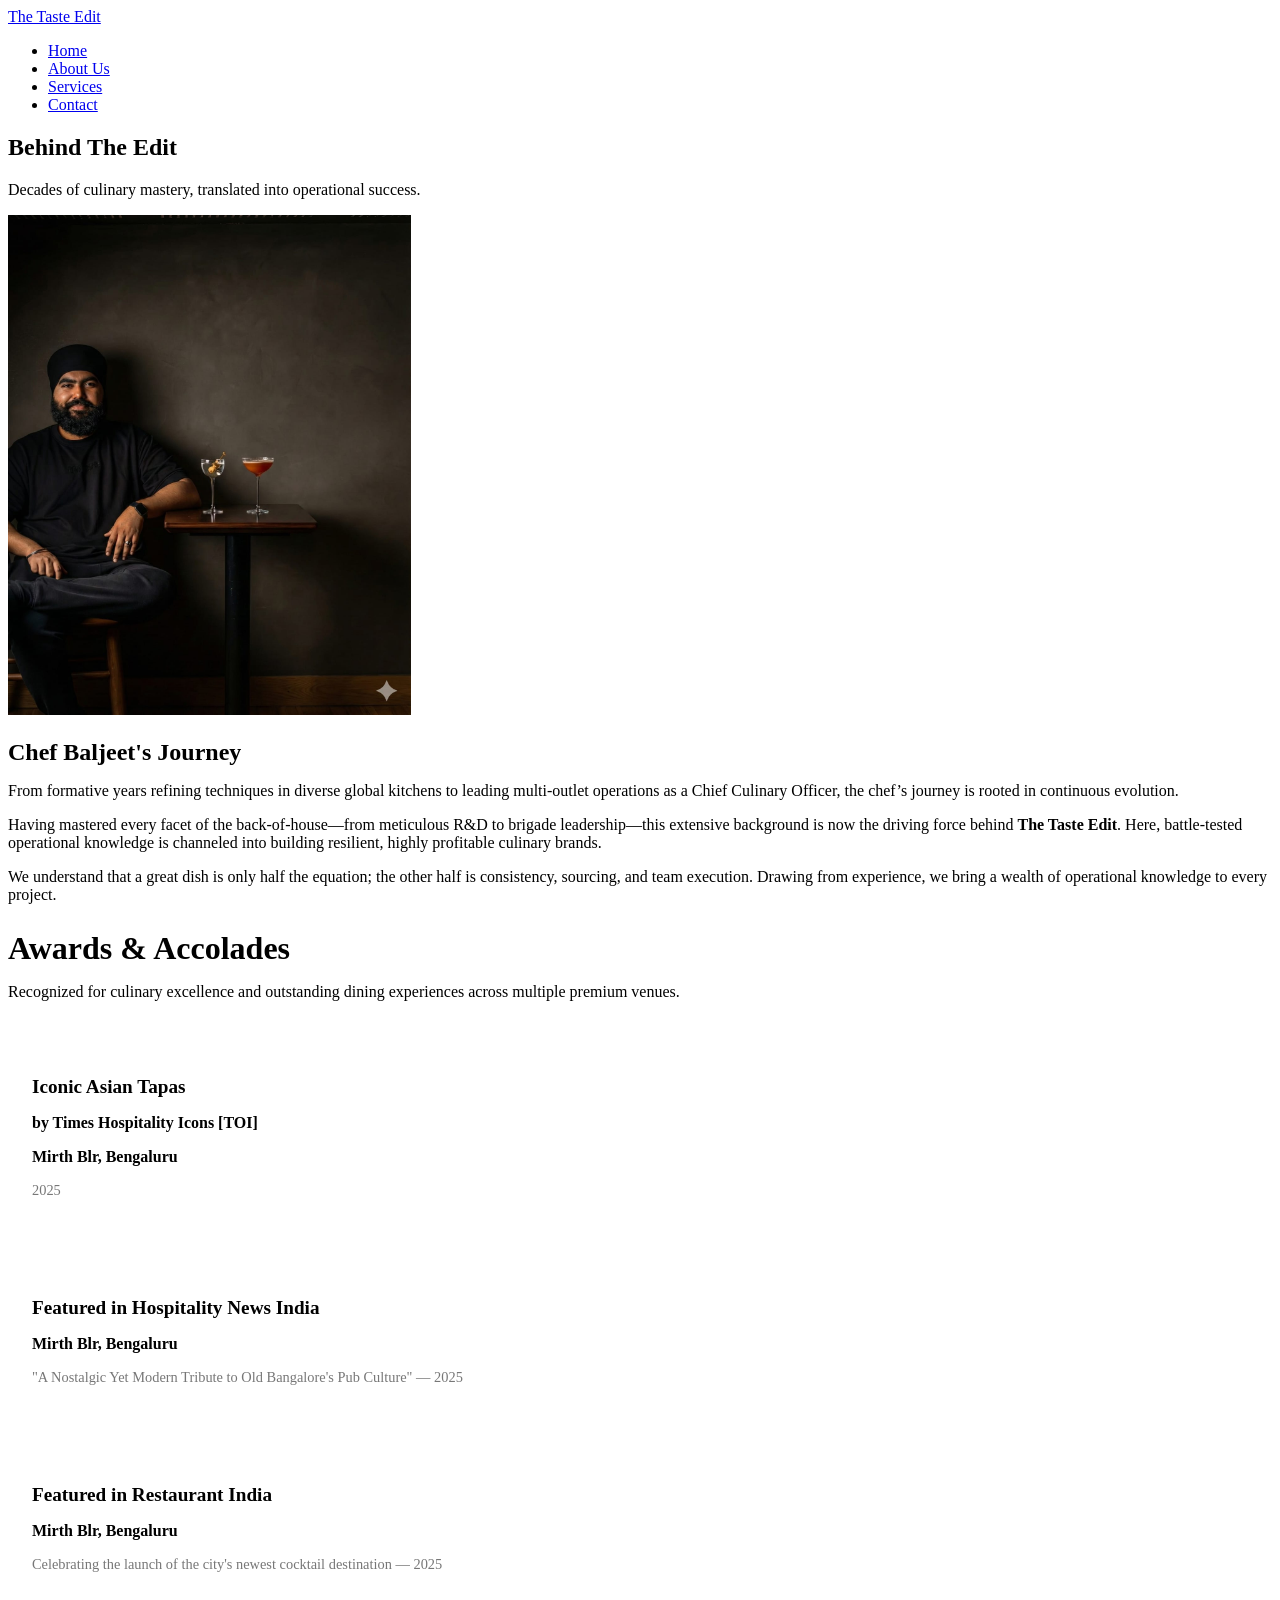
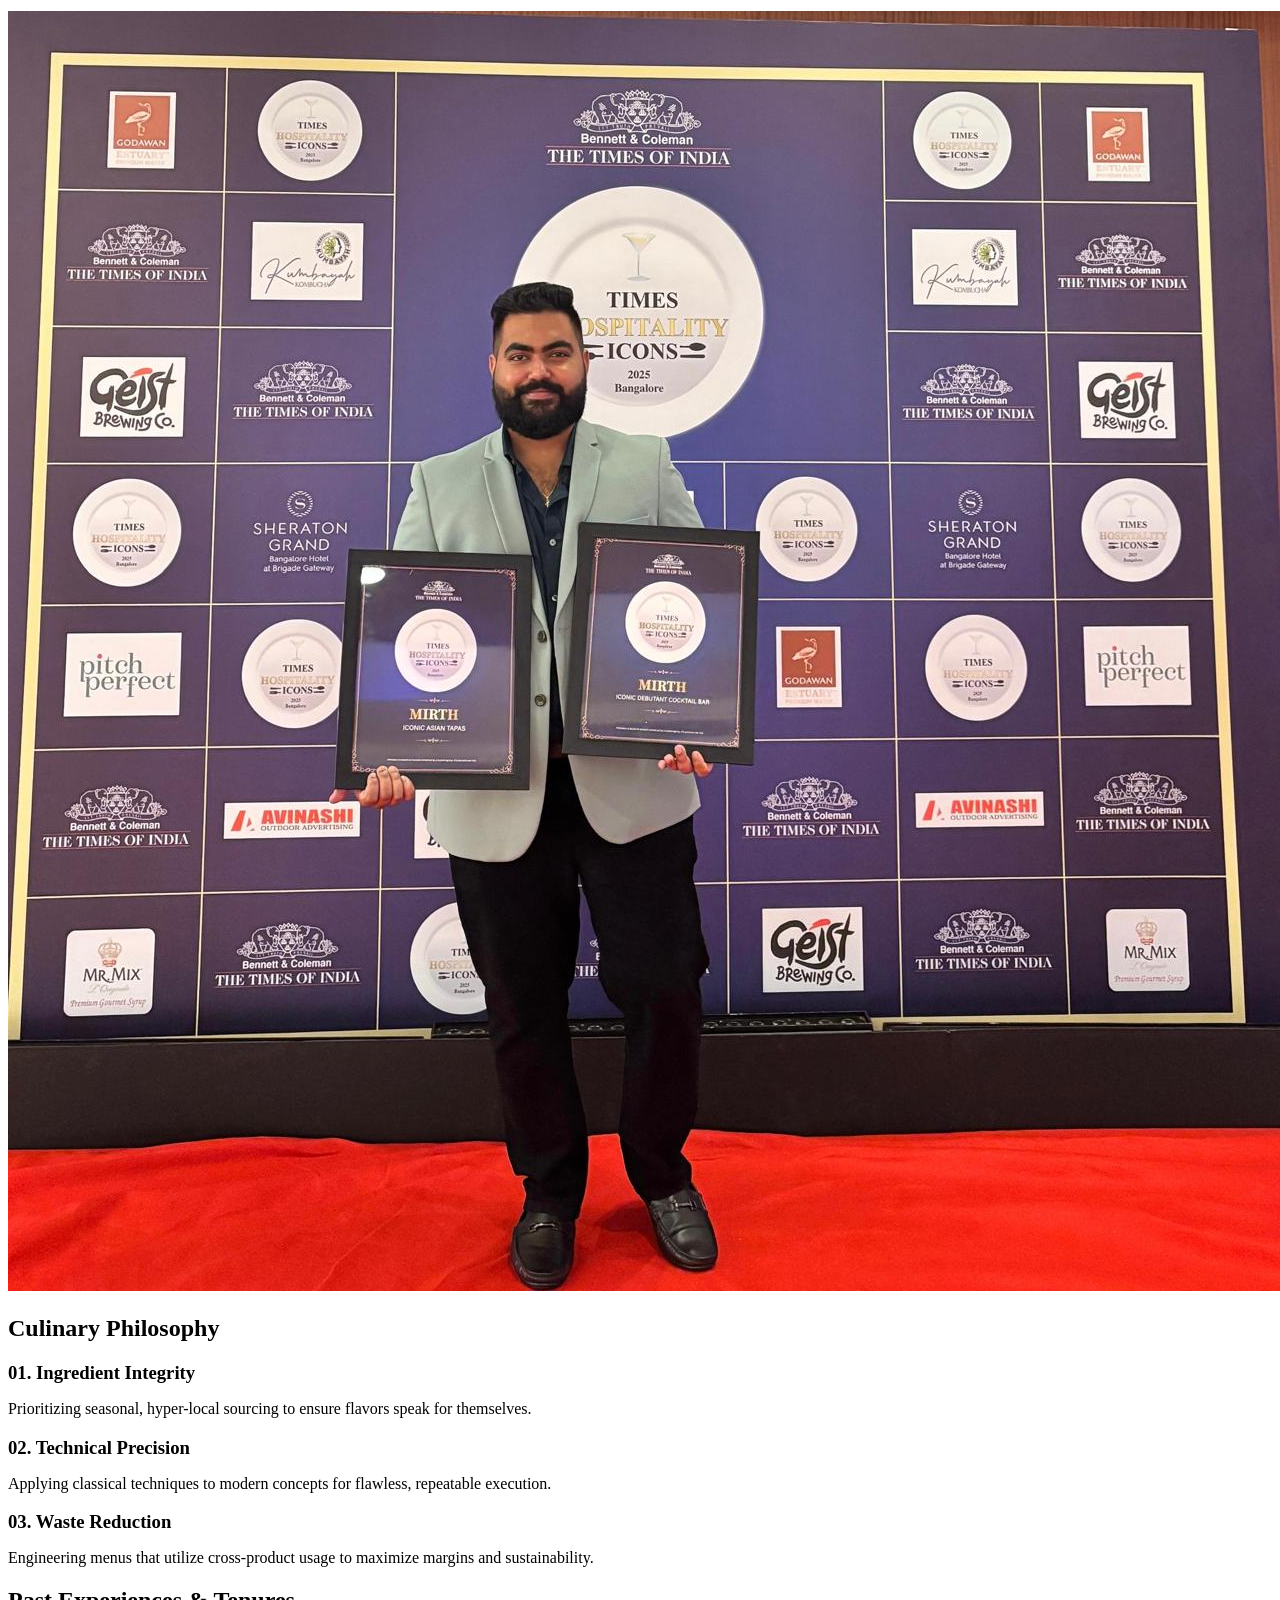
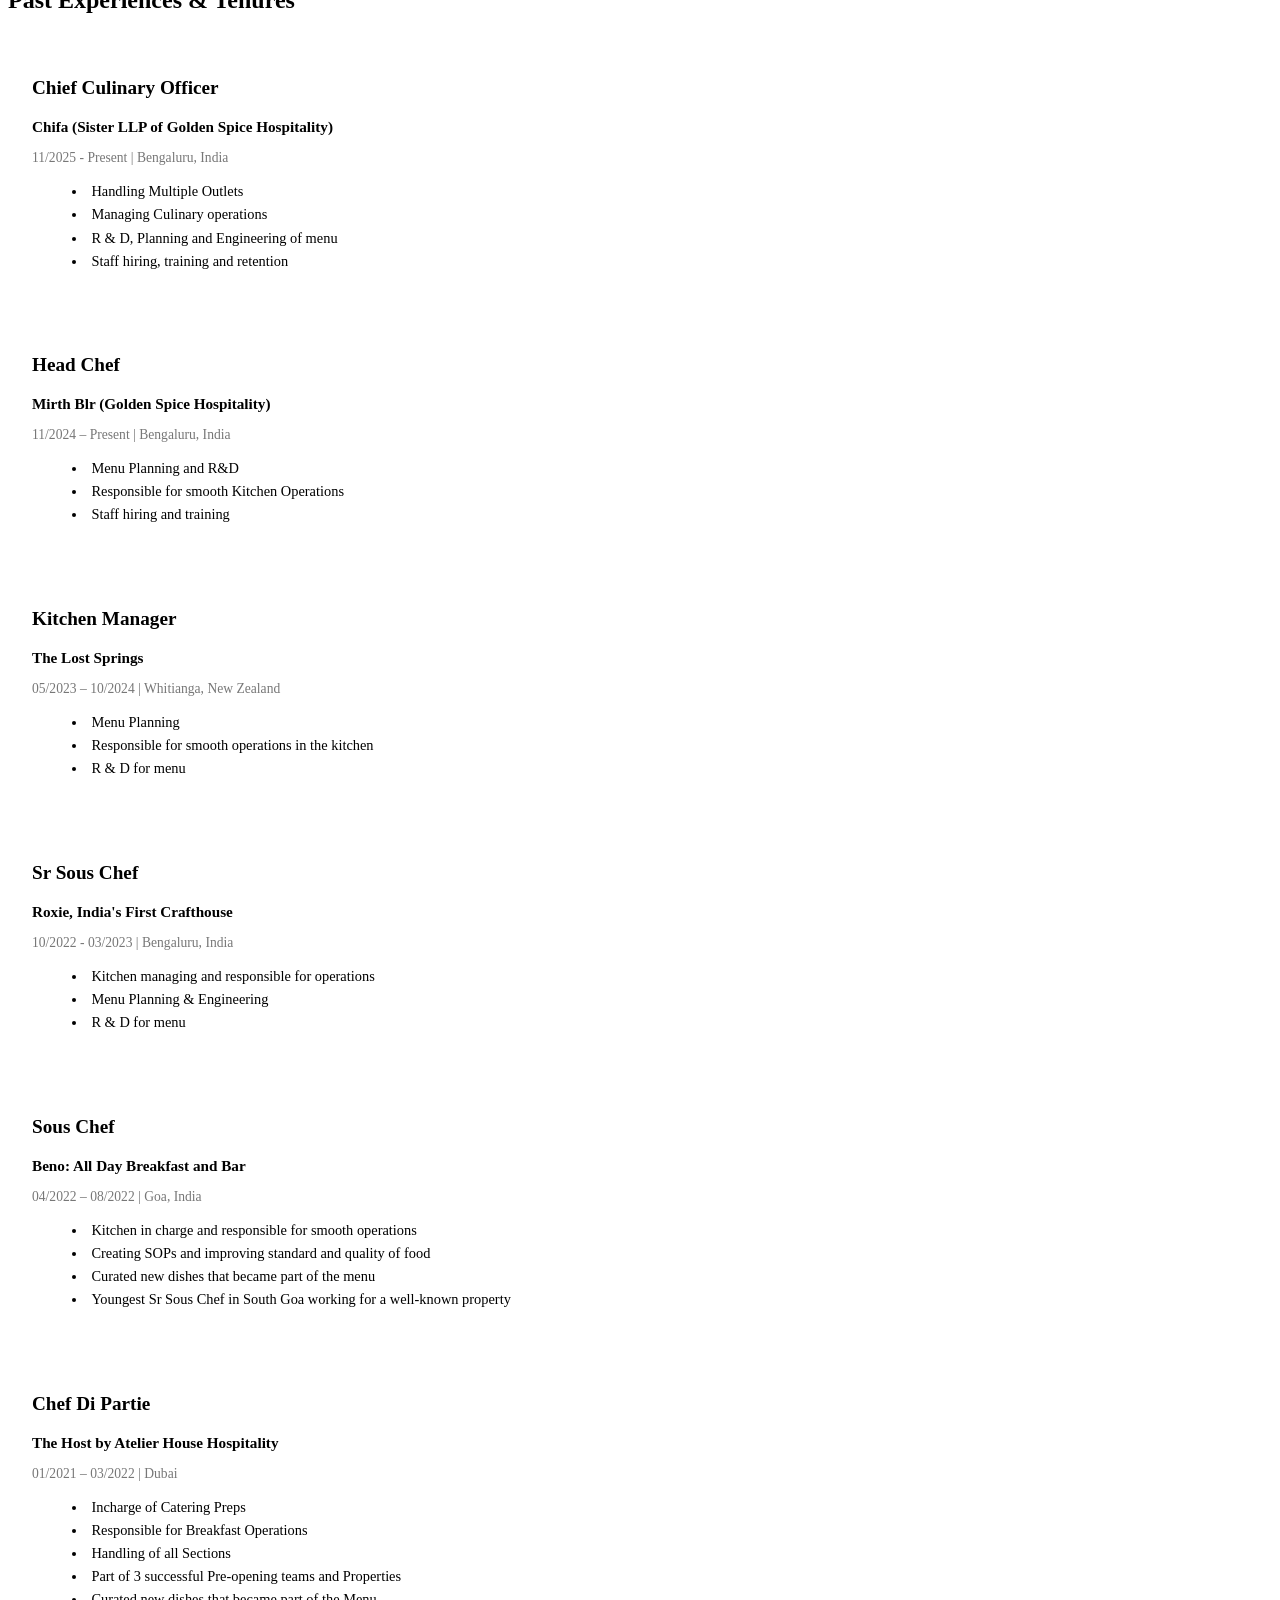
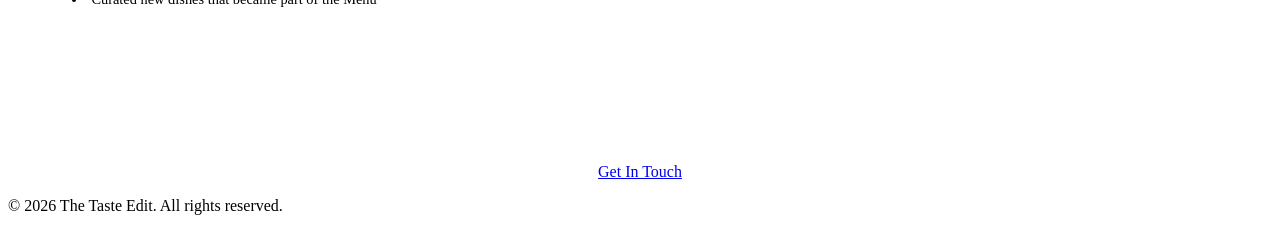
==== about.html @ c7a4d97b "Add files via upload" ====
<!DOCTYPE html>
<html lang="en">
<head>
    <meta charset="UTF-8">
    <meta name="viewport" content="width=device-width, initial-scale=1.0">
    <title>About Baljeet Singh Mehra | Professional Culinary Consultant</title>
    <meta name="description" content="Discover the international culinary expertise behind The Taste Edit. Led by Baljeet Singh Mehra, we bring years of global kitchen management and operational excellence to your restaurant.">
    <link href="https://fonts.googleapis.com/css2?family=Playfair+Display:wght@400;700&family=Inter:wght@300;400;600&display=swap" rel="stylesheet">
    <link rel="stylesheet" href="css/style.css">
</head>
<body>

    <header>
        <nav>
            <div class="logo">
                <a href="index.html">The Taste Edit</a>
            </div>
            <ul>
                <li><a href="index.html">Home</a></li>
                <li><a href="about.html" class="active">About Us</a></li>
                <li><a href="services.html">Services</a></li>
                <li><a href="index.html#contact">Contact</a></li>
            </ul>
        </nav>
    </header>

    <section class="page-header">
        <h1>Behind The Edit</h1>
        <p>Decades of culinary mastery, translated into operational success.</p>
    </section>

    <section>
        <div class="grid-2">
            <img src="images/about1.jpeg" alt="Chef Portrait" class="placeholder-img" style="height: 500px;">
            <div>
                <h2 style="margin-bottom: 1rem;">Chef Baljeet's Journey</h2>
                <p>From formative years refining techniques in diverse global kitchens to leading multi-outlet operations as a Chief Culinary Officer, the chef’s journey is rooted in continuous evolution.</p>
                <p style="margin-top: 1rem;">Having mastered every facet of the back-of-house—from meticulous R&D to brigade leadership—this extensive background is now the driving force behind <strong>The Taste Edit</strong>. Here, battle-tested operational knowledge is channeled into building resilient, highly profitable culinary brands.</p>
                <p style="margin-top: 1rem;">We understand that a great dish is only half the equation; the other half is consistency, sourcing, and team execution. Drawing from experience, we bring a wealth of operational knowledge to every project.</p>
            </div>
        </div>
    </section>

    <section style="background: white;">
        <div class="grid-2">
            <div>
                <h2 style="font-size: 2rem; margin-bottom: 1rem;">Awards & Accolades</h2>
                <p style="margin-bottom: 2rem; color: var(--text-gray);">Recognized for culinary excellence and outstanding dining experiences across multiple premium venues.</p>
                
                <div style="display: grid; gap: 1rem;">
                    <div class="content-card" style="padding: 1.5rem; border-left: 4px solid var(--accent-gold);">
                        <h3 style="font-size: 1.2rem; margin-bottom: 0.3rem;">Iconic Asian Tapas</h3>
                        <p style="font-weight: bold;">by Times Hospitality Icons [TOI]</p>
                        <p style="font-weight: bold;">Mirth Blr, Bengaluru</p>
                        <p style="font-size: 0.9rem; color: #777;">2025</p>
                    </div>
                    
                    <a href="https://hospitalitynews.in/news/mirth-bar-opens-in-indiranagar-a-nostalgic-yet-modern-tribute-to-old-bangalores-pub-culture" target="_blank" style="text-decoration: none; color: inherit; display: block;">
    <div class="content-card" style="padding: 1.5rem; border-left: 4px solid var(--accent-gold);">
        <h3 style="font-size: 1.2rem; margin-bottom: 0.3rem;">Featured in Hospitality News India</h3>
        <p style="font-weight: bold;">Mirth Blr, Bengaluru</p>
        <p style="font-size: 0.9rem; color: #777;">"A Nostalgic Yet Modern Tribute to Old Bangalore's Pub Culture" — 2025</p>
    </div>
</a>

<a href="https://www.restaurantindia.in/news/restaurant-india-news-mirth-a-cocktail-bar-opens-in-bengaluru.n13870" target="_blank" style="text-decoration: none; color: inherit; display: block;">
    <div class="content-card" style="padding: 1.5rem; border-left: 4px solid var(--accent-gold);">
        <h3 style="font-size: 1.2rem; margin-bottom: 0.3rem;">Featured in Restaurant India</h3>
        <p style="font-weight: bold;">Mirth Blr, Bengaluru</p>
        <p style="font-size: 0.9rem; color: #777;">Celebrating the launch of the city's newest cocktail destination — 2025</p>
    </div>
</a>
                </div>
            </div>

            <div>
                <img src="images/about2.jpeg" alt="Awards Showcase" class="placeholder-img" style="height: 100%; min-height: 500px; object-fit: cover;">
            </div>
        </div>
    </section>

    <section>
        <h2 class="section-title">Culinary Philosophy</h2>
        <div class="grid-3">
            <div class="content-card">
                <h3 style="color: var(--accent-gold); margin-bottom: 1rem;">01. Ingredient Integrity</h3>
                <p>Prioritizing seasonal, hyper-local sourcing to ensure flavors speak for themselves.</p>
            </div>
            <div class="content-card">
                <h3 style="color: var(--accent-gold); margin-bottom: 1rem;">02. Technical Precision</h3>
                <p>Applying classical techniques to modern concepts for flawless, repeatable execution.</p>
            </div>
            <div class="content-card">
                <h3 style="color: var(--accent-gold); margin-bottom: 1rem;">03. Waste Reduction</h3>
                <p>Engineering menus that utilize cross-product usage to maximize margins and sustainability.</p>
            </div>
        </div>
    </section>

    <section style="background: white;">
        <h2 class="section-title">Past Experiences & Tenures</h2>
        
        <div class="grid-2">
            
            <div class="content-card" style="padding: 1.5rem;">
                <h3 style="font-size: 1.2rem;">Chief Culinary Officer</h3>
                <p style="color: var(--accent-gold); font-weight: bold; margin-bottom: 0.2rem; font-size: 0.95rem;">Chifa (Sister LLP of Golden Spice Hospitality)</p>
                <p style="font-size: 0.85rem; margin-bottom: 0.5rem; color: #777;">11/2025 - Present | Bengaluru, India</p>
                <ul style="list-style-position: inside; line-height: 1.6; font-size: 0.9rem;">
                    <li>Handling Multiple Outlets</li>
                    <li>Managing Culinary operations</li>
                    <li>R & D, Planning and Engineering of menu</li>
                    <li>Staff hiring, training and retention</li>
                </ul>
            </div>

            <div class="content-card" style="padding: 1.5rem;">
                <h3 style="font-size: 1.2rem;">Head Chef</h3>
                <p style="color: var(--accent-gold); font-weight: bold; margin-bottom: 0.2rem; font-size: 0.95rem;">Mirth Blr (Golden Spice Hospitality)</p>
                <p style="font-size: 0.85rem; margin-bottom: 0.5rem; color: #777;">11/2024 – Present | Bengaluru, India</p>
                <ul style="list-style-position: inside; line-height: 1.6; font-size: 0.9rem;">
                    <li>Menu Planning and R&D</li>
                    <li>Responsible for smooth Kitchen Operations</li>
                    <li>Staff hiring and training</li>
                </ul>
            </div>

            <div class="content-card" style="padding: 1.5rem;">
                <h3 style="font-size: 1.2rem;">Kitchen Manager</h3>
                <p style="color: var(--accent-gold); font-weight: bold; margin-bottom: 0.2rem; font-size: 0.95rem;">The Lost Springs</p>
                <p style="font-size: 0.85rem; margin-bottom: 0.5rem; color: #777;">05/2023 – 10/2024 | Whitianga, New Zealand</p>
                <ul style="list-style-position: inside; line-height: 1.6; font-size: 0.9rem;">
                    <li>Menu Planning</li>
                    <li>Responsible for smooth operations in the kitchen</li>
                    <li>R & D for menu</li>
                </ul>
            </div>

            <div class="content-card" style="padding: 1.5rem;">
                <h3 style="font-size: 1.2rem;">Sr Sous Chef</h3>
                <p style="color: var(--accent-gold); font-weight: bold; margin-bottom: 0.2rem; font-size: 0.95rem;">Roxie, India's First Crafthouse</p>
                <p style="font-size: 0.85rem; margin-bottom: 0.5rem; color: #777;">10/2022 - 03/2023 | Bengaluru, India</p>
                <ul style="list-style-position: inside; line-height: 1.6; font-size: 0.9rem;">
                    <li>Kitchen managing and responsible for operations</li>
                    <li>Menu Planning & Engineering</li>
                    <li>R & D for menu</li>
                </ul>
            </div>

            <div class="content-card" style="padding: 1.5rem;">
                <h3 style="font-size: 1.2rem;">Sous Chef</h3>
                <p style="color: var(--accent-gold); font-weight: bold; margin-bottom: 0.2rem; font-size: 0.95rem;">Beno: All Day Breakfast and Bar</p>
                <p style="font-size: 0.85rem; margin-bottom: 0.5rem; color: #777;">04/2022 – 08/2022 | Goa, India</p>
                <ul style="list-style-position: inside; line-height: 1.6; font-size: 0.9rem;">
                    <li>Kitchen in charge and responsible for smooth operations</li>
                    <li>Creating SOPs and improving standard and quality of food</li>
                    <li>Curated new dishes that became part of the menu</li>
                    <li>Youngest Sr Sous Chef in South Goa working for a well-known property</li>
                </ul>
            </div>

            <div class="content-card" style="padding: 1.5rem;">
                <h3 style="font-size: 1.2rem;">Chef Di Partie</h3>
                <p style="color: var(--accent-gold); font-weight: bold; margin-bottom: 0.2rem; font-size: 0.95rem;">The Host by Atelier House Hospitality</p>
                <p style="font-size: 0.85rem; margin-bottom: 0.5rem; color: #777;">01/2021 – 03/2022 | Dubai</p>
                <ul style="list-style-position: inside; line-height: 1.6; font-size: 0.9rem;">
                    <li>Incharge of Catering Preps</li>
                    <li>Responsible for Breakfast Operations</li>
                    <li>Handling of all Sections</li>
                    <li>Part of 3 successful Pre-opening teams and Properties</li>
                    <li>Curated new dishes that became part of the Menu</li>
                </ul>
            </div>

        </div>
    </section>

    <section style="background: var(--primary-dark); color: white; text-align: center;">
        <h2 style="color: var(--accent-gold); margin-bottom: 1rem;">Let's Build Something Extraordinary</h2>
        <p style="margin-bottom: 2rem;">Leverage our global experience to optimize your culinary operations.</p>
        <a href="index.html#contact" class="btn">Get In Touch</a>
    </section>

    <footer>
        <p>&copy; 2026 The Taste Edit. All rights reserved.</p>
    </footer>

</body>
</html>
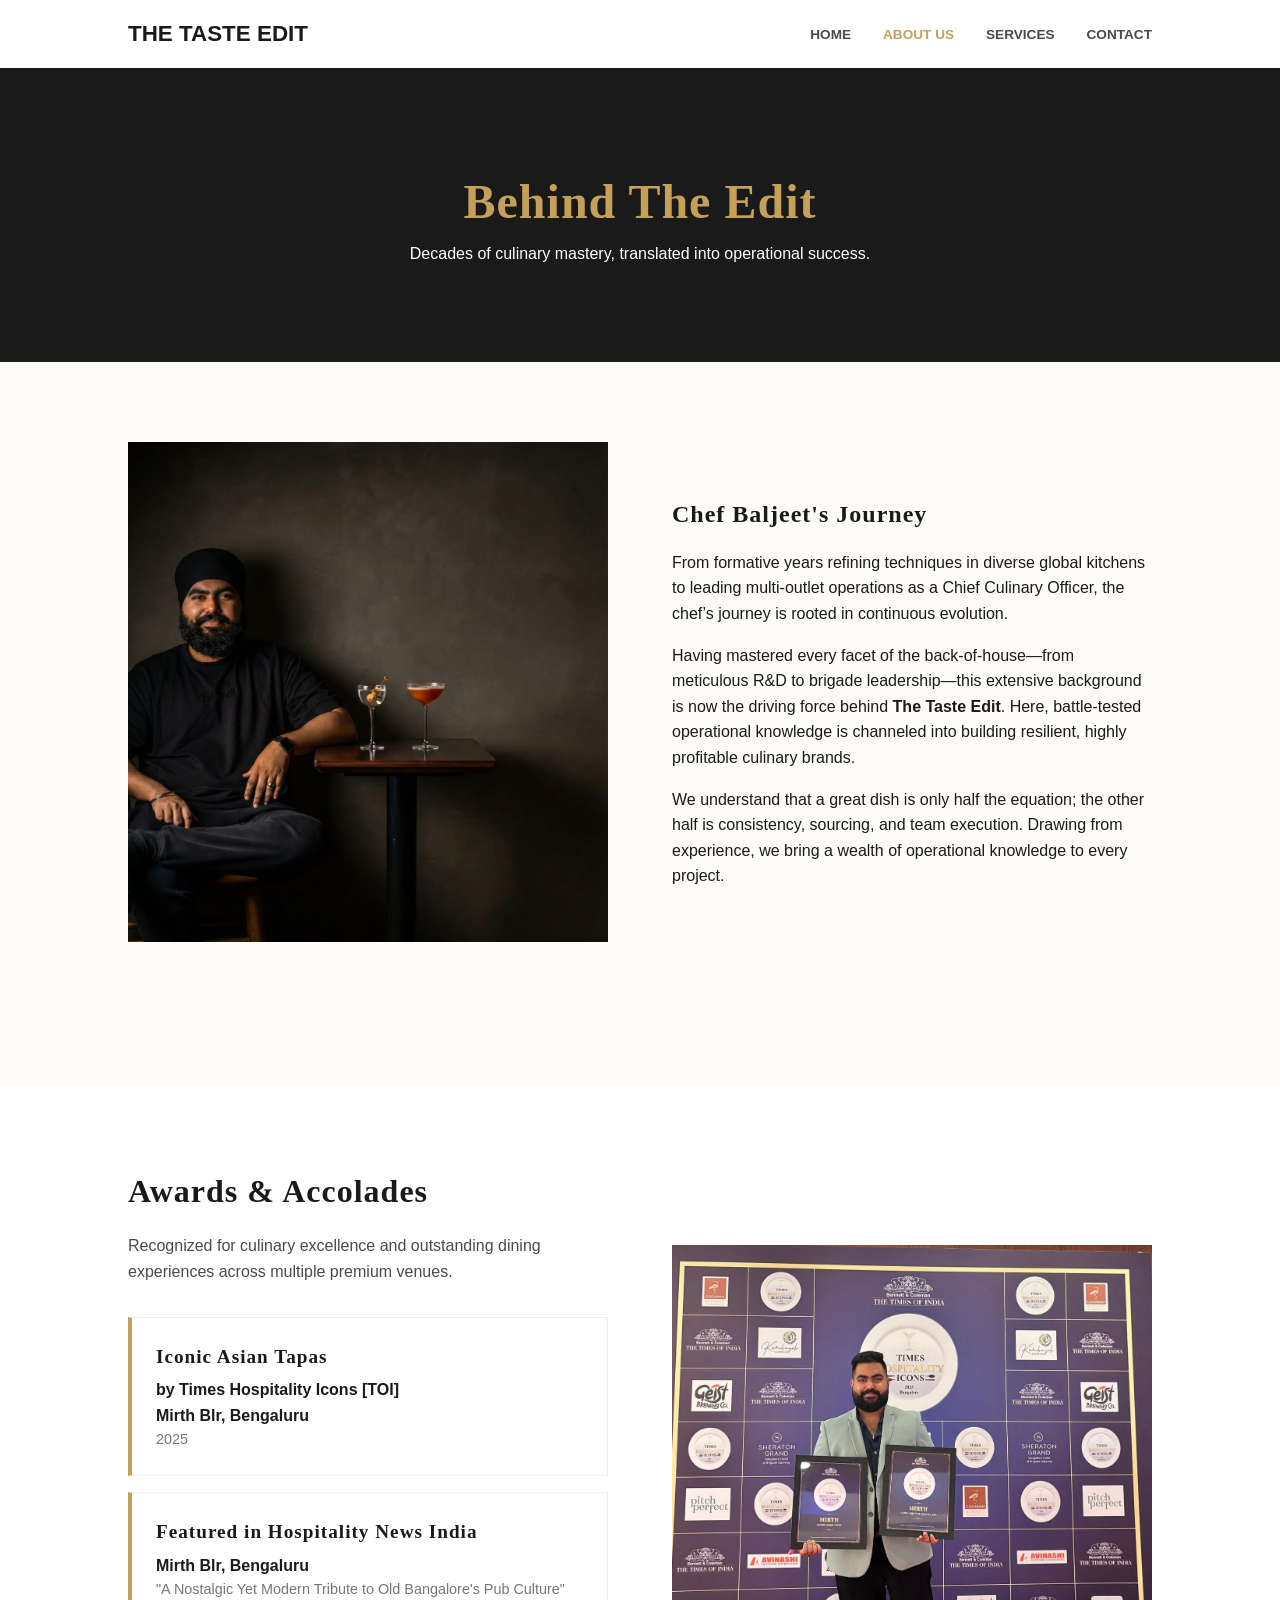
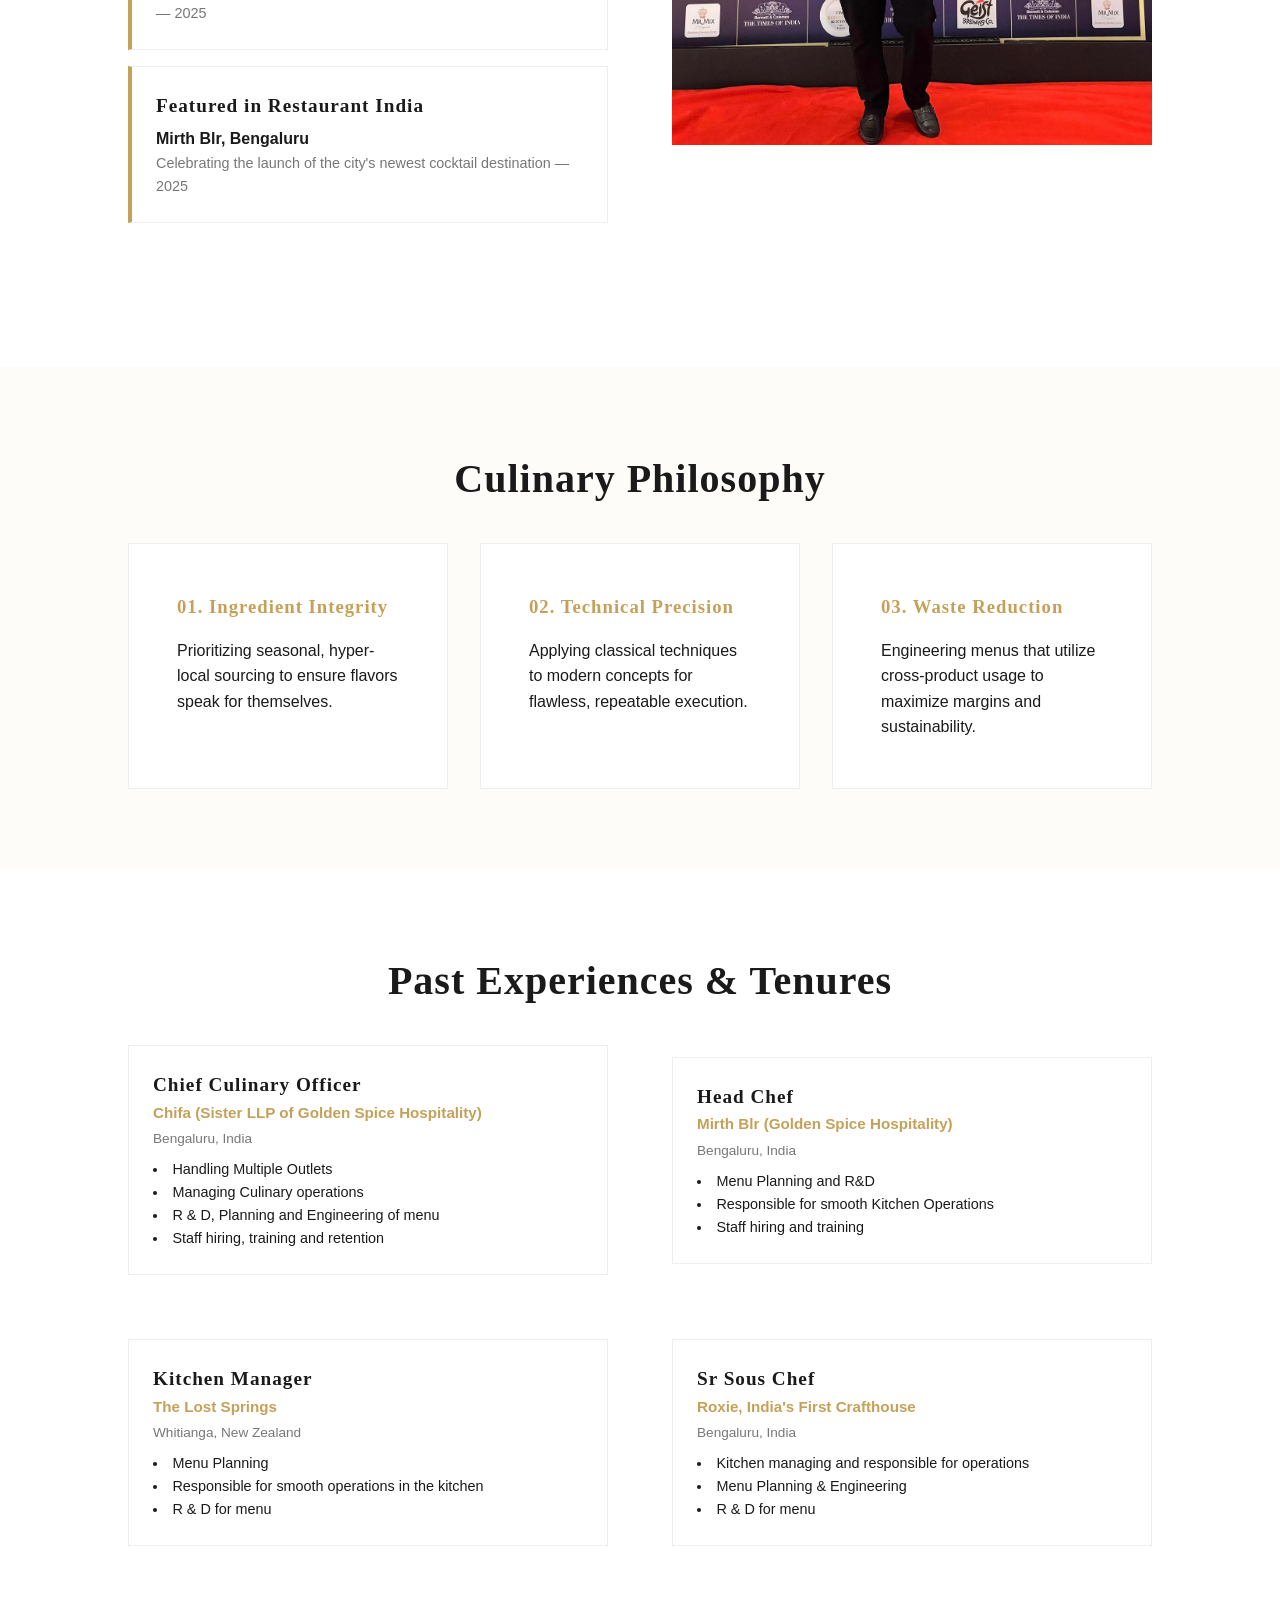
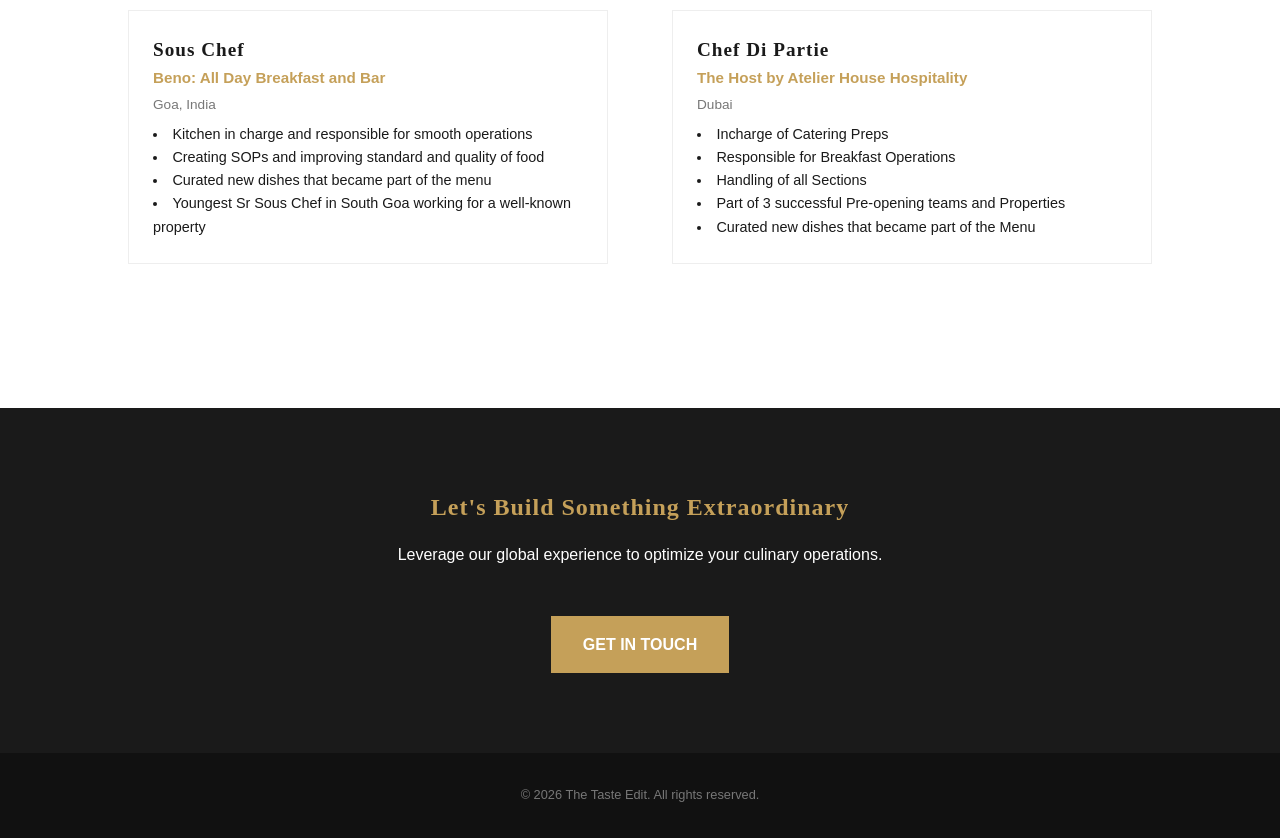
==== commit 1c8e3c35: "Add files via upload" ====
--- a/about.html
+++ b/about.html
@@ -105,7 +105,7 @@
             <div class="content-card" style="padding: 1.5rem;">
                 <h3 style="font-size: 1.2rem;">Chief Culinary Officer</h3>
                 <p style="color: var(--accent-gold); font-weight: bold; margin-bottom: 0.2rem; font-size: 0.95rem;">Chifa (Sister LLP of Golden Spice Hospitality)</p>
-                <p style="font-size: 0.85rem; margin-bottom: 0.5rem; color: #777;">11/2025 - Present | Bengaluru, India</p>
+                <p style="font-size: 0.85rem; margin-bottom: 0.5rem; color: #777;">Bengaluru, India</p>
                 <ul style="list-style-position: inside; line-height: 1.6; font-size: 0.9rem;">
                     <li>Handling Multiple Outlets</li>
                     <li>Managing Culinary operations</li>
@@ -117,7 +117,7 @@
             <div class="content-card" style="padding: 1.5rem;">
                 <h3 style="font-size: 1.2rem;">Head Chef</h3>
                 <p style="color: var(--accent-gold); font-weight: bold; margin-bottom: 0.2rem; font-size: 0.95rem;">Mirth Blr (Golden Spice Hospitality)</p>
-                <p style="font-size: 0.85rem; margin-bottom: 0.5rem; color: #777;">11/2024 – Present | Bengaluru, India</p>
+                <p style="font-size: 0.85rem; margin-bottom: 0.5rem; color: #777;">Bengaluru, India</p>
                 <ul style="list-style-position: inside; line-height: 1.6; font-size: 0.9rem;">
                     <li>Menu Planning and R&D</li>
                     <li>Responsible for smooth Kitchen Operations</li>
@@ -128,7 +128,7 @@
             <div class="content-card" style="padding: 1.5rem;">
                 <h3 style="font-size: 1.2rem;">Kitchen Manager</h3>
                 <p style="color: var(--accent-gold); font-weight: bold; margin-bottom: 0.2rem; font-size: 0.95rem;">The Lost Springs</p>
-                <p style="font-size: 0.85rem; margin-bottom: 0.5rem; color: #777;">05/2023 – 10/2024 | Whitianga, New Zealand</p>
+                <p style="font-size: 0.85rem; margin-bottom: 0.5rem; color: #777;"> Whitianga, New Zealand</p>
                 <ul style="list-style-position: inside; line-height: 1.6; font-size: 0.9rem;">
                     <li>Menu Planning</li>
                     <li>Responsible for smooth operations in the kitchen</li>
@@ -139,7 +139,7 @@
             <div class="content-card" style="padding: 1.5rem;">
                 <h3 style="font-size: 1.2rem;">Sr Sous Chef</h3>
                 <p style="color: var(--accent-gold); font-weight: bold; margin-bottom: 0.2rem; font-size: 0.95rem;">Roxie, India's First Crafthouse</p>
-                <p style="font-size: 0.85rem; margin-bottom: 0.5rem; color: #777;">10/2022 - 03/2023 | Bengaluru, India</p>
+                <p style="font-size: 0.85rem; margin-bottom: 0.5rem; color: #777;"> Bengaluru, India</p>
                 <ul style="list-style-position: inside; line-height: 1.6; font-size: 0.9rem;">
                     <li>Kitchen managing and responsible for operations</li>
                     <li>Menu Planning & Engineering</li>
@@ -150,7 +150,7 @@
             <div class="content-card" style="padding: 1.5rem;">
                 <h3 style="font-size: 1.2rem;">Sous Chef</h3>
                 <p style="color: var(--accent-gold); font-weight: bold; margin-bottom: 0.2rem; font-size: 0.95rem;">Beno: All Day Breakfast and Bar</p>
-                <p style="font-size: 0.85rem; margin-bottom: 0.5rem; color: #777;">04/2022 – 08/2022 | Goa, India</p>
+                <p style="font-size: 0.85rem; margin-bottom: 0.5rem; color: #777;"> Goa, India</p>
                 <ul style="list-style-position: inside; line-height: 1.6; font-size: 0.9rem;">
                     <li>Kitchen in charge and responsible for smooth operations</li>
                     <li>Creating SOPs and improving standard and quality of food</li>
@@ -162,7 +162,7 @@
             <div class="content-card" style="padding: 1.5rem;">
                 <h3 style="font-size: 1.2rem;">Chef Di Partie</h3>
                 <p style="color: var(--accent-gold); font-weight: bold; margin-bottom: 0.2rem; font-size: 0.95rem;">The Host by Atelier House Hospitality</p>
-                <p style="font-size: 0.85rem; margin-bottom: 0.5rem; color: #777;">01/2021 – 03/2022 | Dubai</p>
+                <p style="font-size: 0.85rem; margin-bottom: 0.5rem; color: #777;"> Dubai</p>
                 <ul style="list-style-position: inside; line-height: 1.6; font-size: 0.9rem;">
                     <li>Incharge of Catering Preps</li>
                     <li>Responsible for Breakfast Operations</li>
--- a/css/style.css
+++ b/css/style.css
@@ -0,0 +1,216 @@
+/* css/style.css */
+:root {
+    --primary-dark: #1a1a1a;
+    --accent-gold: #c5a059;
+    --bg-cream: #fdfcf8;
+    --text-gray: #4a4a4a;
+}
+
+* {
+    margin: 0;
+    padding: 0;
+    box-sizing: border-box;
+}
+
+body {
+    font-family: 'Inter', sans-serif;
+    background-color: var(--bg-cream);
+    color: var(--primary-dark);
+    line-height: 1.6;
+}
+
+h1, h2, h3, h4 {
+    font-family: 'Playfair Display', serif;
+    letter-spacing: 1px;
+}
+
+/* Navigation */
+header {
+    background: white;
+    padding: 1rem 10%;
+    position: sticky;
+    top: 0;
+    z-index: 1000;
+    box-shadow: 0 2px 10px rgba(0,0,0,0.05);
+}
+
+nav {
+    display: flex;
+    justify-content: space-between;
+    align-items: center;
+}
+
+.logo a {
+    font-size: 1.4rem;
+    font-weight: 700;
+    text-transform: uppercase;
+    color: var(--primary-dark);
+    text-decoration: none;
+}
+
+nav ul {
+    display: flex;
+    list-style: none;
+    padding: 0;
+}
+
+nav ul li {
+    margin-left: 2rem;
+}
+
+nav ul li a {
+    text-decoration: none;
+    color: var(--text-gray);
+    font-size: 0.85rem;
+    text-transform: uppercase;
+    font-weight: 600;
+    transition: 0.3s;
+}
+
+nav ul li a:hover, nav ul li a.active {
+    color: var(--accent-gold);
+}
+
+/* Page Headers (For About & Services) */
+.page-header {
+    background: var(--primary-dark);
+    color: white;
+    padding: 6rem 10%;
+    text-align: center;
+}
+
+.page-header h1 {
+    font-size: 3rem;
+    color: var(--accent-gold);
+}
+
+/* General Sections */
+section {
+    padding: 5rem 10%;
+}
+
+.section-title {
+    font-size: 2.5rem;
+    margin-bottom: 2rem;
+    text-align: center;
+}
+
+/* Grid Layouts */
+.grid-2 {
+    display: grid;
+    grid-template-columns: 1fr 1fr;
+    gap: 4rem;
+    align-items: center;
+    margin-bottom: 4rem;
+}
+
+.grid-3 {
+    display: grid;
+    grid-template-columns: repeat(auto-fit, minmax(300px, 1fr));
+    gap: 2rem;
+}
+
+/* Photo Grids */
+.photo-grid-2 {
+    display: grid;
+    grid-template-columns: 1fr 1fr;
+    gap: 1rem;
+}
+
+.photo-grid-4 {
+    display: grid;
+    grid-template-columns: 1fr 1fr;
+    gap: 1rem;
+}
+
+/* Cards & Content Blocks */
+.content-card {
+    background: white;
+    padding: 3rem;
+    border: 1px solid #eee;
+    transition: 0.3s;
+}
+
+.content-card:hover {
+    border-color: var(--accent-gold);
+    transform: translateY(-5px);
+}
+
+.placeholder-img {
+    width: 100%;
+    background: #e0e0e0;
+    object-fit: cover;
+    display: block;
+}
+
+/* Contact & Buttons */
+.btn {
+    display: inline-block;
+    background: var(--accent-gold);
+    color: white;
+    padding: 1rem 2rem;
+    text-decoration: none;
+    border: none;
+    cursor: pointer;
+    font-weight: bold;
+    text-transform: uppercase;
+    margin-top: 1rem;
+}
+
+.contact-section {
+    background: var(--primary-dark);
+    color: white;
+}
+
+footer {
+    text-align: center;
+    padding: 2rem;
+    background: #111;
+    color: #777;
+    font-size: 0.8rem;
+}
+
+/* Mobile Responsiveness Rules (UPDATED) */
+@media (max-width: 768px) {
+    /* Make the big layout sections stack */
+    .grid-2 { 
+        grid-template-columns: 1fr; 
+        gap: 2rem; 
+    }
+    
+    /* FORCE photo grids to stay side-by-side on mobile */
+    .photo-grid-2, .photo-grid-4 {
+        grid-template-columns: 1fr 1fr;
+        gap: 0.5rem; /* Slightly smaller gap for small screens */
+    }
+
+    /* Force mobile images to keep their shape and not stretch */
+    .photo-grid-2 img, .photo-grid-4 img {
+        height: 180px !important; /* Shorter height so they fit nicely side-by-side */
+        width: 100%;
+        object-fit: cover; 
+    }
+
+    /* Adjust the hero text size for small screens */
+    .hero h1 {
+        font-size: 2.5rem !important;
+    }
+    
+    /* BRING BACK THE NAVIGATION: Stack it neatly below the logo */
+    nav {
+        flex-direction: column;
+        gap: 1rem;
+        padding-bottom: 1rem;
+    }
+    
+    nav ul { 
+        display: flex; 
+        flex-wrap: wrap; /* Allows links to drop to a new line if needed */
+        justify-content: center; 
+        width: 100%;
+    }
+
+    nav ul li {
+        margin: 0.5rem 1rem; /* Spacing between links */
+    }
+}
